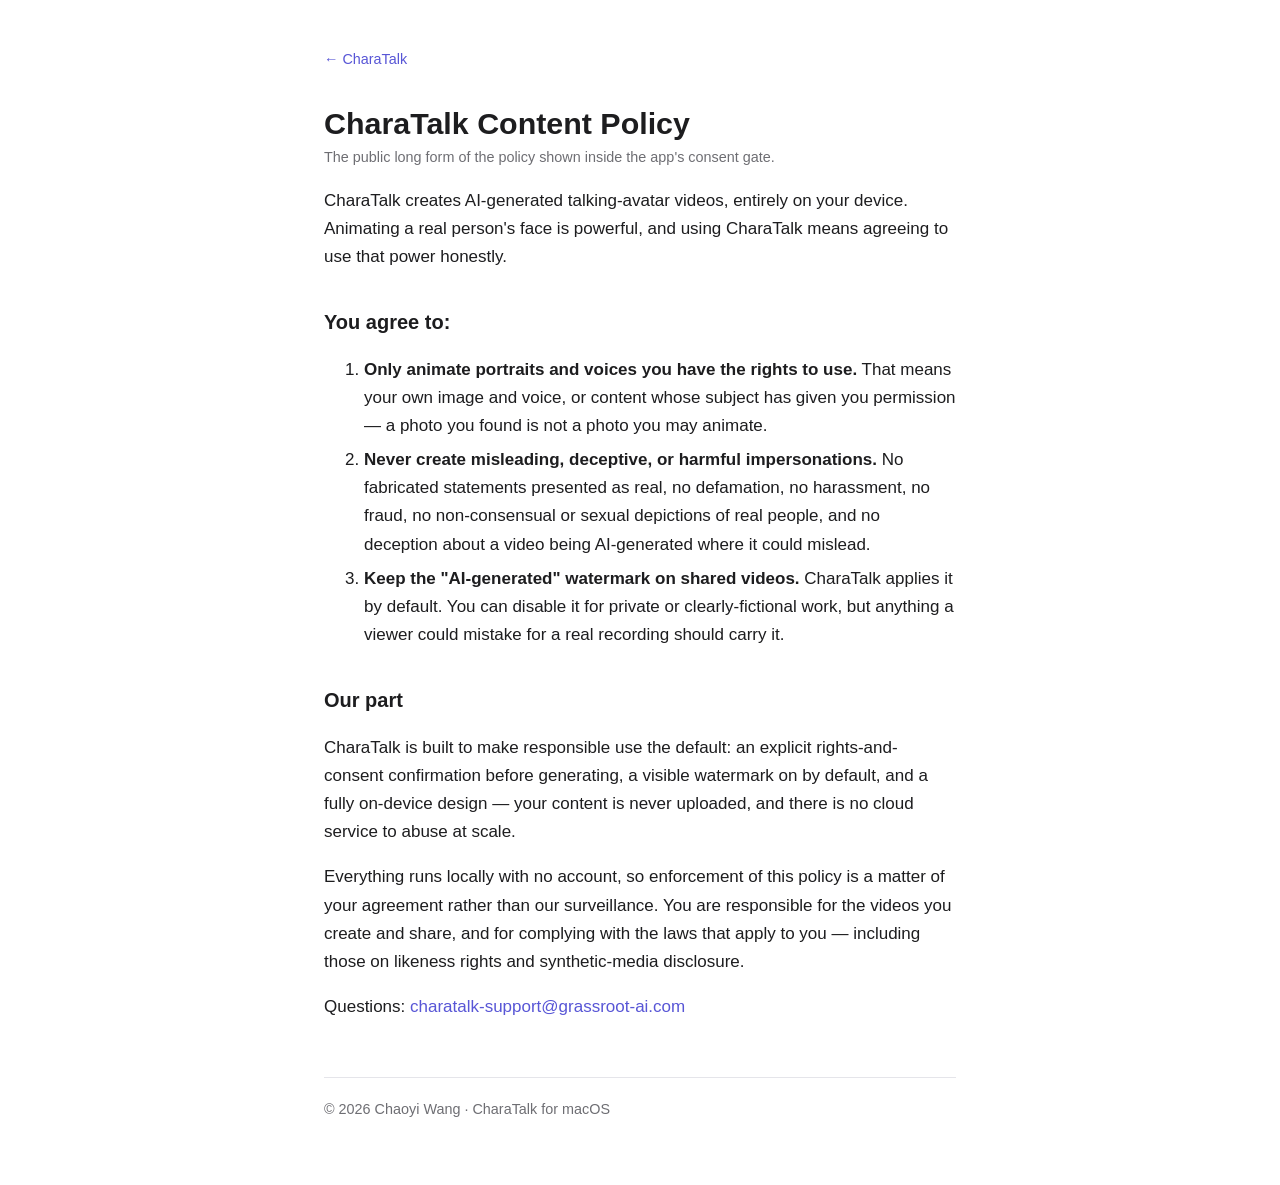
==== content-policy/index.html @ 5124a571 "CharaTalk support, privacy, and content-policy pages" ====
<!DOCTYPE html>
<html lang="en">
<head>
<meta charset="utf-8">
<meta name="viewport" content="width=device-width, initial-scale=1">
<title>CharaTalk Content Policy</title>
<link rel="stylesheet" href="../style.css">
</head>
<body>
<main>
  <nav class="crumb"><a href="../">← CharaTalk</a></nav>
  <h1>CharaTalk Content Policy</h1>
  <p class="meta">The public long form of the policy shown inside the app's
  consent gate.</p>

  <p>CharaTalk creates AI-generated talking-avatar videos, entirely on your
  device. Animating a real person's face is powerful, and using CharaTalk means
  agreeing to use that power honestly.</p>

  <h2>You agree to:</h2>
  <ol>
    <li><strong>Only animate portraits and voices you have the rights to
    use.</strong> That means your own image and voice, or content whose subject
    has given you permission — a photo you found is not a photo you may
    animate.</li>
    <li><strong>Never create misleading, deceptive, or harmful
    impersonations.</strong> No fabricated statements presented as real, no
    defamation, no harassment, no fraud, no non-consensual or sexual depictions
    of real people, and no deception about a video being AI-generated where it
    could mislead.</li>
    <li><strong>Keep the "AI-generated" watermark on shared videos.</strong>
    CharaTalk applies it by default. You can disable it for private or
    clearly-fictional work, but anything a viewer could mistake for a real
    recording should carry it.</li>
  </ol>

  <h2>Our part</h2>
  <p>CharaTalk is built to make responsible use the default: an explicit
  rights-and-consent confirmation before generating, a visible watermark on by
  default, and a fully on-device design — your content is never uploaded, and
  there is no cloud service to abuse at scale.</p>

  <p>Everything runs locally with no account, so enforcement of this policy is
  a matter of your agreement rather than our surveillance. You are responsible
  for the videos you create and share, and for complying with the laws that
  apply to you — including those on likeness rights and synthetic-media
  disclosure.</p>

  <p>Questions:
  <a href="mailto:charatalk-support@grassroot-ai.com">charatalk-support@grassroot-ai.com</a></p>

  <footer>© 2026 Chaoyi Wang · CharaTalk for macOS</footer>
</main>
</body>
</html>
---- style.css ----
:root {
  --bg: #ffffff;
  --fg: #1d1d1f;
  --muted: #6e6e73;
  --accent: #5856d6;
  --rule: #e5e5ea;
}
@media (prefers-color-scheme: dark) {
  :root {
    --bg: #1c1c1e;
    --fg: #f5f5f7;
    --muted: #98989d;
    --accent: #7d7aff;
    --rule: #3a3a3c;
  }
}
* { box-sizing: border-box; }
body {
  margin: 0;
  background: var(--bg);
  color: var(--fg);
  font: 17px/1.65 -apple-system, BlinkMacSystemFont, "Segoe UI", Roboto,
    "Helvetica Neue", Arial, "PingFang SC", "Hiragino Sans GB", sans-serif;
}
main {
  max-width: 42rem;
  margin: 0 auto;
  padding: 3rem 1.25rem 4rem;
}
h1 { font-size: 1.9rem; line-height: 1.25; margin: 0 0 0.25rem; }
h2 { font-size: 1.25rem; margin-top: 2.2rem; }
p.meta { color: var(--muted); font-size: 0.9rem; margin-top: 0; }
a { color: var(--accent); text-decoration: none; }
a:hover { text-decoration: underline; }
li { margin: 0.4rem 0; }
strong { font-weight: 600; }
footer {
  margin-top: 3.5rem;
  padding-top: 1.25rem;
  border-top: 1px solid var(--rule);
  color: var(--muted);
  font-size: 0.9rem;
}
nav.crumb { font-size: 0.9rem; margin-bottom: 2rem; }
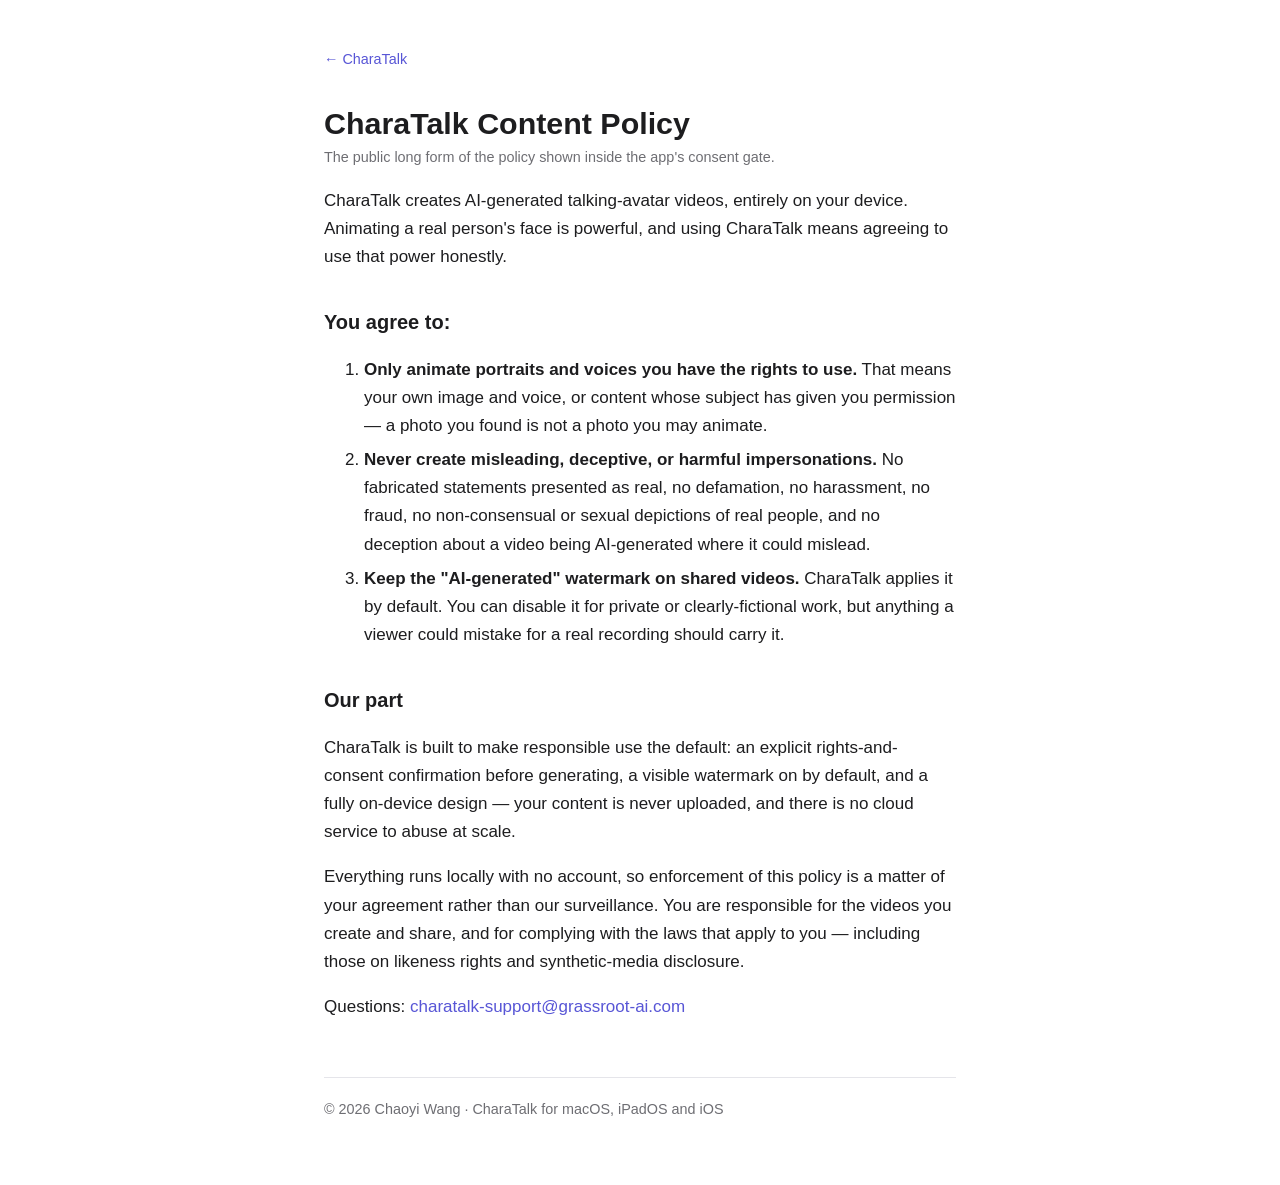
==== commit 9b7566e8: "Pages for CharaTalk 1.3.0: iPad and iPhone, the free tier and the in-app purchase The support page h" ====
--- a/content-policy/index.html
+++ b/content-policy/index.html
@@ -49,7 +49,7 @@
   <p>Questions:
   <a href="mailto:charatalk-support@grassroot-ai.com">charatalk-support@grassroot-ai.com</a></p>
 
-  <footer>© 2026 Chaoyi Wang · CharaTalk for macOS</footer>
+  <footer>© 2026 Chaoyi Wang · CharaTalk for macOS, iPadOS and iOS</footer>
 </main>
 </body>
 </html>
